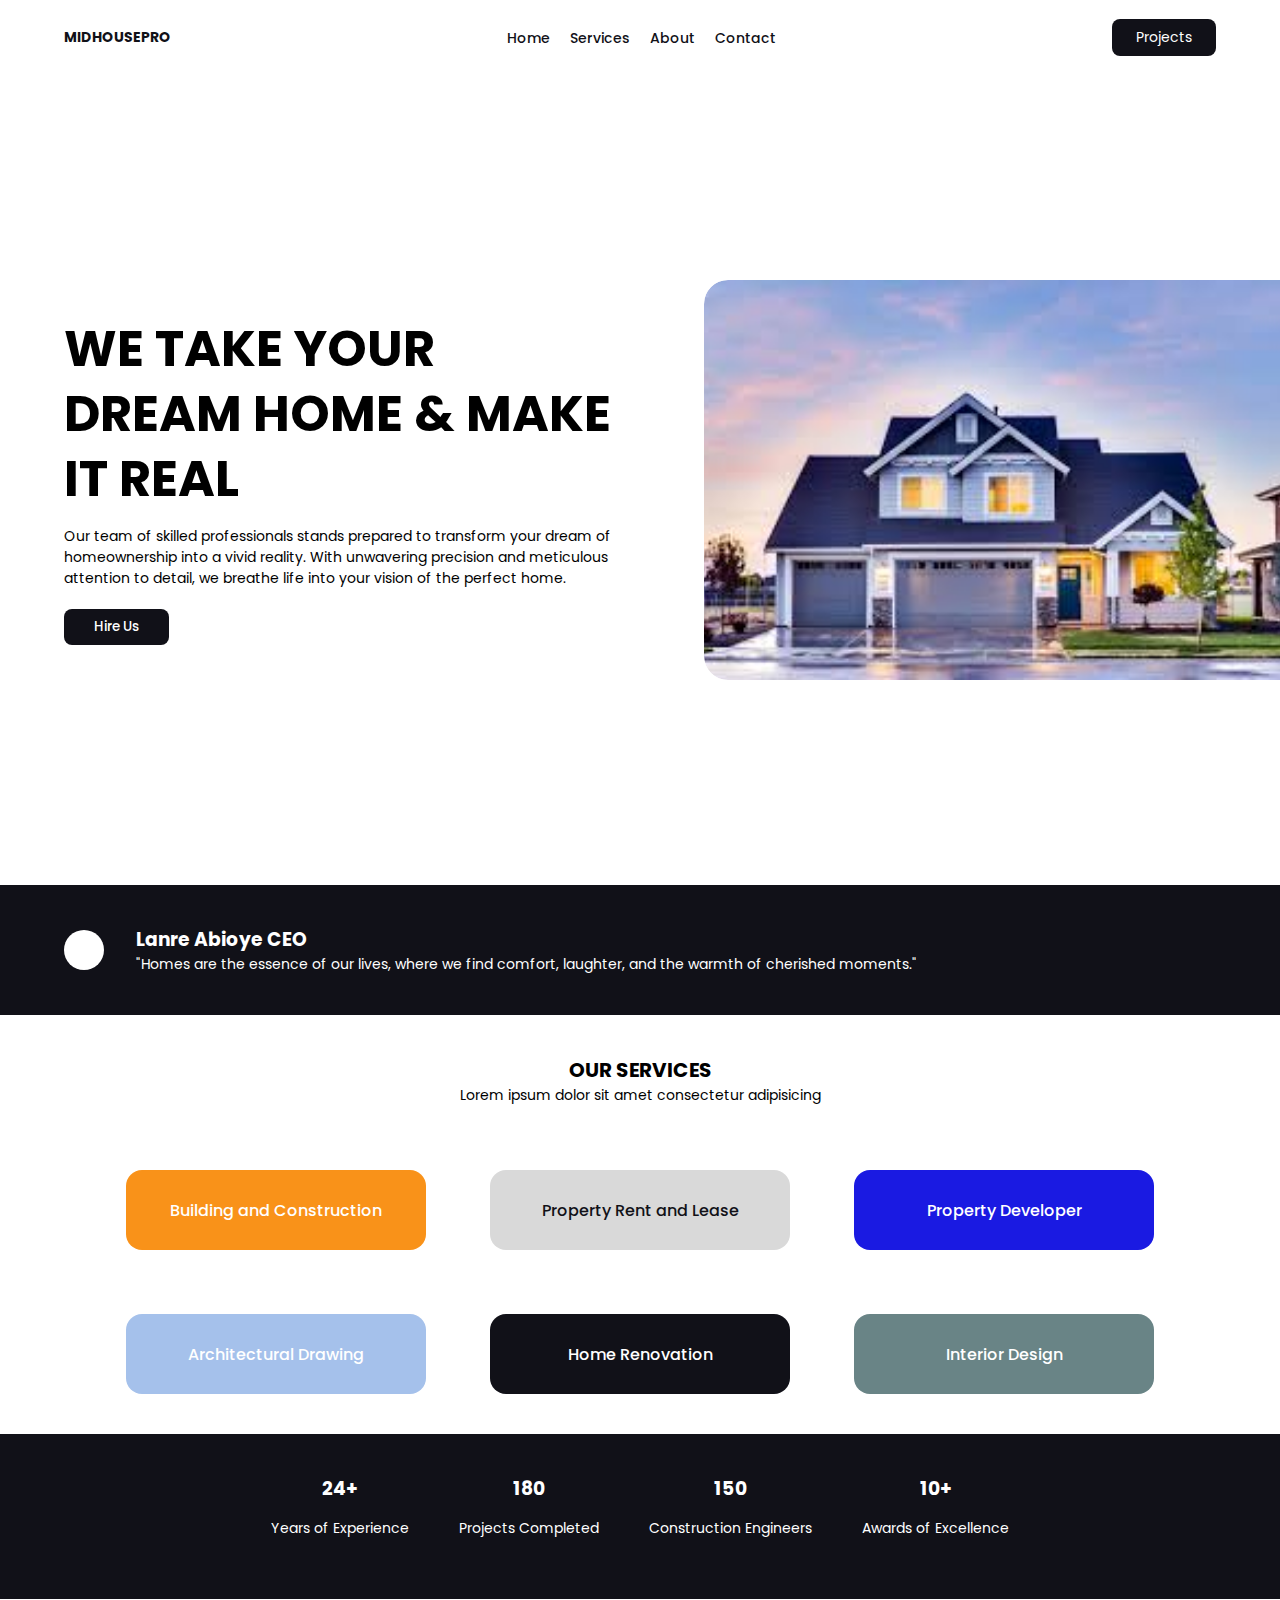
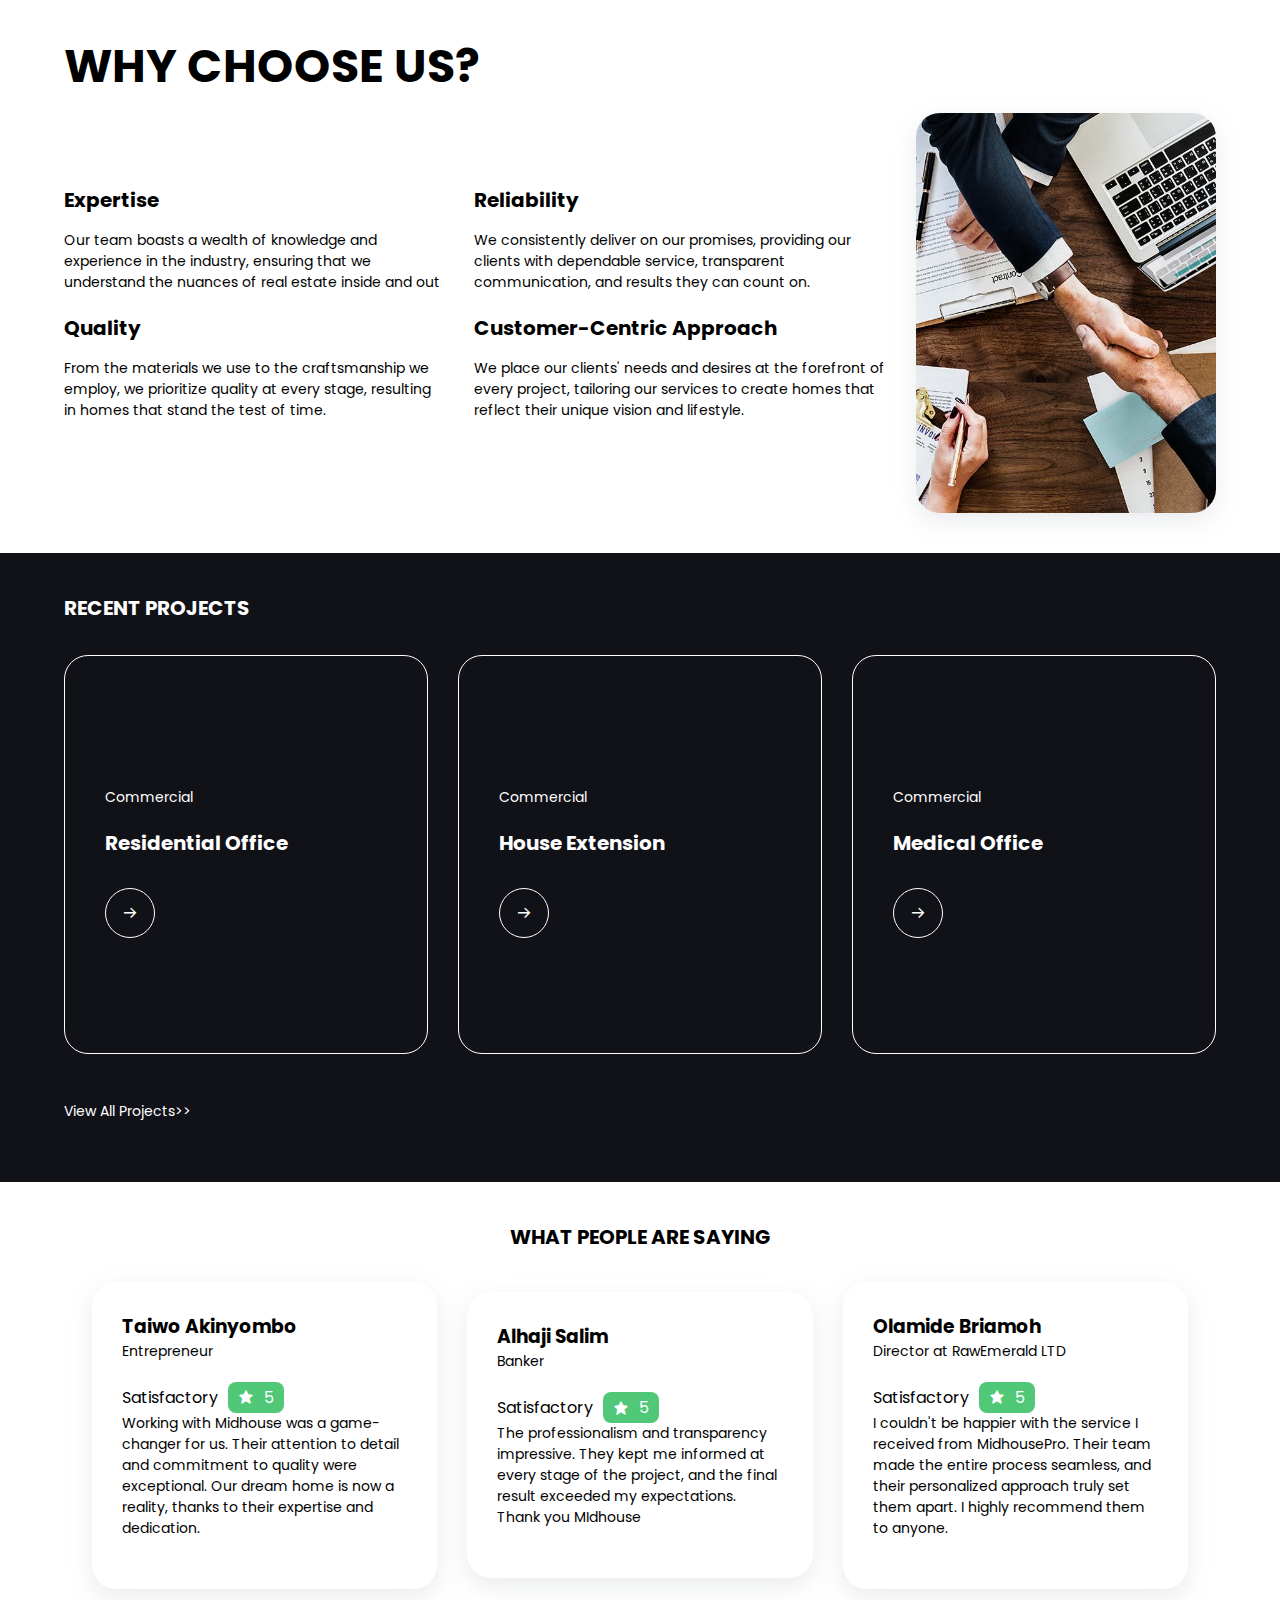
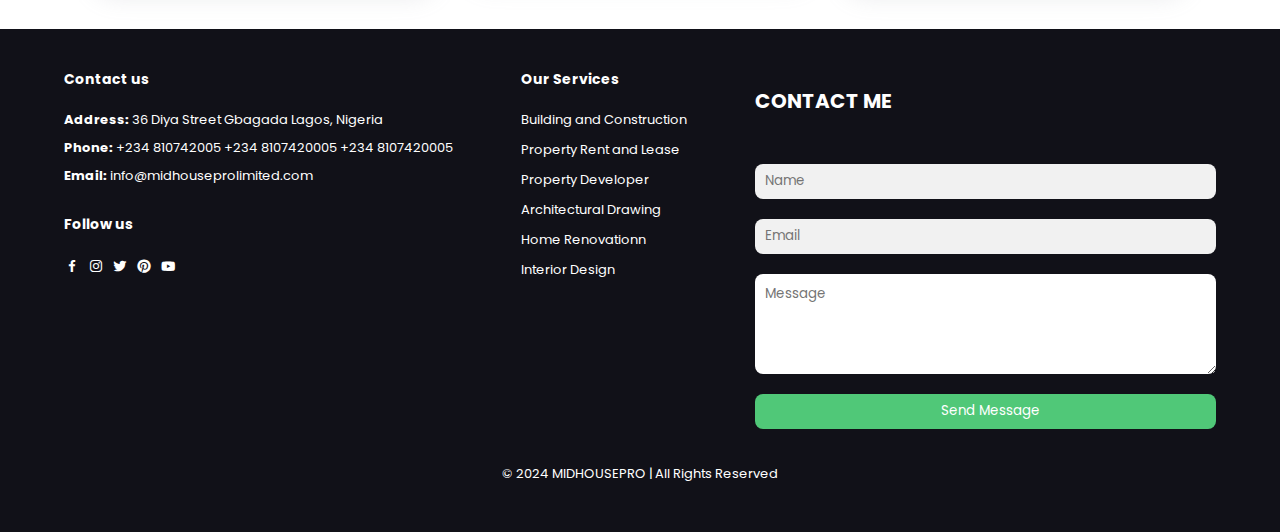
==== index.html @ 89a63130 "first commit" ====
<!DOCTYPE html>
<html lang="en">
<head>
    <meta charset="UTF-8">
    <meta name="viewport" content="width=device-width, initial-scale=1.0">
    <title>Document</title>
    <link rel="stylesheet" href="style.css">
    <link href="https://unpkg.com/boxicons@2.1.4/css/boxicons.min.css" rel="stylesheet" />
</head>
<body>

    <!-- Navigation Bar -->
    <div class="navbar">
        <a href="#"><div class="logo">MIDHOUSEPRO</div></a>
            <ul id="menu">
                <li><a class="active" href="#">Home</a></li>
                <li><a href="#our-services">Services</a></li>
                <li><a href="#about">About</a></li>
                <li><a href="#contact">Contact</a></li>
                <i id="close" class='bx bx-x'></i>
            </ul>
        <a href="#" class="projects">Projects</a>
        <i id="bar" class='bx bx-menu'></i>
    </div>

    <!-- Hero Section -->
    <section class="hero">
        <div class="text-content">
            <h1>
                WE TAKE YOUR <br />
                DREAM HOME & MAKE IT REAL
            </h1>
            <p>
                Our team of skilled professionals stands prepared to transform your
                dream of homeownership into a vivid reality. With unwavering precision
                and meticulous attention to detail, we breathe life into your vision
                of the perfect home.
            </p>
            <button>Hire Us</button>
        </div>
        <div class="container">
            <div class="wrapper">
                <img src="images/images.jpeg" alt="">
                <img src="images/img1.jpg" alt="">
                <img src="images/images.jpeg" alt="">
                <img src="images/img1.jpg" alt="">
            </div>
        </div>
    </section>

    <!-- Quote Section -->
    <section class="quote section-p1">
        <div class="img"></div>

        <div class="text-content">
            <h3>Lanre Abioye CEO</h3>
            <p>
                "Homes are the essence of our lives, where we find comfort, laughter, and the warmth of cherished moments."
            </p>
        </div>
    </section>

    <!-- Our-services Section -->
    <section id="our-services" class="section-p1">
        <div class="content">
            <h4>OUR SERVICES</h4>
            <p>Lorem ipsum dolor sit amet consectetur adipisicing </p>
        </div>
        <div class="cont">
            <div style="background-color: #F99219;" class="serv1 box">Building and Construction</div>
            <div style="background-color: #D9D9D9; color: #111118;" class="serv2 box">Property Rent and Lease</div>
            <div style="background-color: #1A1AE2;" class="serv3 box">Property Developer</div>
            <div style="background-color: #A5C1EB;" class="serv4 box">Architectural Drawing</div>
            <div style="background-color: #111118;" class="serv5 box">Home Renovation</div>
            <div style="background-color: #698486;" class="serv6 box">Interior Design</div>
        </div>
    </section>

    <!-- Achievements Section -->
    <section class="achievements section-p1">
        <div class="cont">
            <h3>24+</h3>
            <p>Years of Experience</p>
        </div>
        <div class="cont">
            <h3>180</h3>
            <p>Projects Completed</p>
        </div>
        <div class="cont">
            <h3>150</h3>
            <p>Construction Engineers</p>
        </div>
        <div class="cont">
            <h3>10+</h3>
            <p>Awards of Excellence</p>
        </div>
    </section>

    <!-- Why Choose Us -->
    <section class="why-choose-us section-p1">
        <h2>WHY CHOOSE US?</h2>
        <div class="cont">
            <div class="container">
                <div class="content">
                    <h4>Expertise</h4>
                    <p>Our team boasts a wealth of knowledge and experience in the industry, ensuring that we understand the nuances of real estate inside and out</p>
                </div>
                <div class="content">
                    <h4>Quality</h4>
                    <p>From the materials we use to the craftsmanship we employ, we prioritize quality at every stage, resulting in homes that stand the test of time.</p>
                </div>
            </div>
            <div class="container">
                <div class="content">
                    <h4>Reliability</h4>
                    <p>We consistently deliver on our promises, providing our clients with dependable service, transparent communication, and results they can count on.</p>
                </div>
                <div class="content">
                    <h4>Customer-Centric Approach</h4>
                    <p>We place our clients' needs and desires at the forefront of every project, tailoring our services to create homes that reflect their unique vision and lifestyle.</p>
                </div>
            </div>
            <img src="images/img1.jpg" alt="">
        </div>
    </section>

    <!-- Recent Projects -->
    <section class="recent-projects section-p1">
        <h4>RECENT PROJECTS</h4>
        <div class="cont">
            <div class="project">
                <p>Commercial</p>
                <h4>Residential Office</h4>
                <div class="direct">
                    <i class="bx bx-arrow-back"></i>
                </div>
            </div>
            <div class="project">
                <p>Commercial</p>
                <h4>House Extension</h4>
                <div class="direct">
                    <i class="bx bx-arrow-back"></i>
                </div>
            </div>
            <div class="project">
                <p>Commercial</p>
                <h4>Medical Office</h4>
                <div class="direct">
                    <i class="bx bx-arrow-back"></i>
                </div>
            </div>
        </div>
        <p>View All Projects>></p>
    </section>

    <!-- Reviews -->
    <section class="reviews section-p1">
        <h4>WHAT PEOPLE ARE SAYING</h4>
        <div class="cont">
            <div class="profile-details">
                <div class="image"></div>
                <div class="name">
                    <h3>Taiwo Akinyombo</h3>
                    <p>Entrepreneur</p>
                </div>
                <div class="ratings">
                    Satisfactory 
                    <div class="rate"><i class='bx bxs-star' ></i>5</div>
                </div>
            <div class="comments">
                <p>
                    Working with Midhouse was a game-changer for us. Their attention to
                    detail and commitment to quality were exceptional. Our dream home is
                    now a reality, thanks to their expertise and dedication.
                </p>
            </div>
        </div>
            <div class="profile-details">
                <div class="image"></div>
                <div class="name">
                    <h3>Alhaji Salim</h3>
                    <p>Banker</p>
                </div>
                <div class="ratings">
                    Satisfactory 
                    <div class="rate"><i class='bx bxs-star' ></i>5</div>
                </div>

            <div class="comments">
                <p>
                    The professionalism and transparency impressive. They kept me informed at every stage of the project, and the final result exceeded my expectations.
                    Thank you MIdhouse
                </p>
            </div>
        </div>
            <div class="profile-details">
                <div class="image"></div>
                <div class="name">
                    <h3>Olamide Briamoh</h3>
                    <p>Director at RawEmerald LTD</p>
                </div>
                <div class="ratings">
                    Satisfactory 
                    <div class="rate"><i class='bx bxs-star' ></i>5</div>
                </div>

            <div class="comments">
                <p>
                    I couldn't be happier with the service I received from MidhousePro. Their team made the entire process seamless, and their personalized approach truly set them apart. I highly recommend them to anyone.
                </p>
            </div>
        </div>
        </div>
    </section>

    <!-- Footer -->
    <footer class="section-p1">
        <div class="col">
            <!-- <img src="logo.png" class="f-logo" style="height: 100px;" alt=""> -->
            <h4>Contact us</h4>
            <p><strong>Address: </strong>36 Diya Street Gbagada
                Lagos, Nigeria</p>
            <p><strong>Phone: </strong>+234 810742005 +234 8107420005 +234 8107420005</p>
            <p><strong>Email: </strong>info@midhouseprolimited.com</p>
            <div class="follow">
                <h4>Follow us</h4>
                <div class="icon">
                    <i class='bx bxl-facebook'></i>
                    <i class='bx bxl-instagram'></i>
                    <i class='bx bxl-twitter'></i>
                    <i class='bx bxl-pinterest'></i>
                    <i class='bx bxl-youtube'></i>
                </div>
            </div>
        </div>

        <div class="col">
            <h4>Our Services</h4>
            <a href="#">Building and Construction</a>
            <a href="#">Property Rent and Lease</a>
            <a href="#">Property Developer</a>
            <a href="#">Architectural Drawing</a>
            <a href="#">Home Renovationn</a>
            <a href="#">Interior Design</a>
        </div>

        <div id="contact">
            <form action="">
                <h1>CONTACT ME</h1>
                <input type="text" name="" id="name" placeholder="Name">
                <input type="email" name="" id="email" placeholder="Email">
                <textarea placeholder="Message" class="message"></textarea>
                <input type="submit" value="Send Message" class="send">
            </form>
        </div>

        <div class="copyright">
            <p>&copy; 2024 MIDHOUSEPRO | All Rights Reserved</p>
        </div>
    </footer>






    <script src="index.js"></script>
</body>
</html>
---- style.css ----
@import url('https://fonts.googleapis.com/css2?family=Poppins:ital,wght@0,100;0,200;0,300;0,400;0,500;0,600;0,700;0,800;0,900;1,100;1,200;1,300;1,400;1,500;1,600;1,700;1,800;1,900&display=swap');

* {
    padding: 0;
    margin: 0;
    box-sizing: border-box;
    font-family: "Poppins", sans-serif;
    scroll-behavior: smooth;
}

h1 {
    font-size: 50px;
    line-height: 65px;
}

h2 {
    font-size: 46px;
    line-height: 54px;
}

h4 {
    font-size: 20px;
}

h6 {
    font-weight: 700;
    font-size: 12px;
}

p {
    margin: 15px 0 20px 0;
    font-size: 14px;
}

a {
    text-decoration: none;
}

.section-p1 {
    padding: 40px 5%;
}

.section-m1 {
    margin: 40px 0;
}

body {
    width: 100%;
}

/* Navigation Bar */
.navbar {
    position: sticky;
    top: 0;
    left: 0;
    width: 100%;
    display: flex;
    align-items: center;
    justify-content: space-between;
    background-color: #fff;
    z-index: 1000;
    padding: 1.5% 5%;
}

.navbar .logo {
    color: #111118;
    font-weight: 700;
    cursor: pointer;
}

.navbar #menu {
    display: flex;
    gap: 20px;
    list-style-type: none;
}

.navbar a {
    font-size: 14px;
} 

.navbar #menu a {
    color: #111118;
    font-weight: 500;
}

.navbar .projects {
    padding: 8px 24px;
    border-radius: 8px;
    border: none;
    background: #111118;
    cursor: pointer;
    color: #fff;
}

.navbar #bar {
    display: none;
    color: #111118;
    font-size: 30px;
}

.navbar #close {
    display: none;
    color: white;
    font-size: 30px;
}

/* Hero Section */

.hero {
    height: 90vh;
    display: flex;
    align-items: center;
    justify-content: space-between;
}

.hero .text-content {
    margin-left: 5%;
    width: 45%;
}

.hero .text-content button {
    padding: 8px 30px;
    border-radius: 8px;
    border: none;
    background: #111118;
    font-weight: 500;
    cursor: pointer;
    color: #fff;
}

.hero .container {
    width: 45%;
    height: 400px;
    overflow: hidden;
    border-radius: 24px 0 0 24px;
}

.hero .container .wrapper {
    width: 100%;
    height: 100%;
    display: flex;
    animation: slide 16s infinite;
}

@keyframes slide {
    0% {
        transform: translateX(0);
    }
    25% {
        transform: translateX(0);
    }
    30% {
        transform: translateX(-100%);
    }
    50% {
        transform: translateX(-100%);
    }
    55% {
        transform: translateX(-200%);
    }
    75% {
        transform: translateX(-200%);
    }
    80% {
        transform: translateX(-300%);
    }
    100% {
        transform: translateX(-300%);
    }
}

.hero .container img {
    border-radius: 24px 0 0 24px;
    width: 100%;
    height: 100%;
    object-fit: cover;
}

/* Quotes */
.quote {
    background-color: #111118;
    color: #fff;
    display: flex;
    align-items: center;
    gap: 2rem;
}

.quote .img {
    height: 40px;
    width: 40px;
    border-radius: 50%;
    background-color: white;
}

.quote .text-content p{
    margin: 0;
}

/* Our Services*/

#our-services {
    display: flex;
    flex-direction: column;
    align-items: center;
    gap: 4rem;
}

#our-services .content{
    text-align: center;
}

#our-services .content p {
    margin: 0;
}

#our-services .cont {
    align-items: center;
    justify-content: center;
    display: flex;
    flex-wrap: wrap;
    gap: 4rem;
}

.cont .box {
    display: flex;
    align-items: center;
    justify-content: center;
    height: 80px;
    width: 300px;
    background-color: #111118;
    color: white;
    border-radius: 16px;
    font-weight: 500;
}

/* Achievements */


.achievements {
    display: flex;
    flex-wrap: wrap;
    align-items: center;
    justify-content: center;
    gap: 50px;
    background-color: #111118;
    color: #fff;
}

.achievements .cont {
    display: flex;
    flex-direction: column;
    align-items: center;
}

/* Why Choose Us */
.why-choose-us {
    display: flex;
    align-items: start;
    flex-direction: column;
    gap: 20px;
}

.why-choose-us .cont {
    align-items: center;
    display: flex;
    gap: 30px;
}

.why-choose-us img {
    height: 400px;
    width: 300px;
    object-fit: cover;
    border-radius: 24px;
    box-shadow: rgba(149, 157, 165, 0.2) 0px 8px 24px;
}

/* Recent Projects */

.recent-projects {
    background-color: #111118;
    color: #fff;
    display: flex;
    gap: 2rem;
    flex-direction: column;
}

.recent-projects .cont {
    display: flex;
    align-items: center;
    overflow-x: scroll;
    gap: 30px;
    justify-content: space-between;
}

.recent-projects .cont::-webkit-scrollbar {
    display: none;
}

.recent-projects .project {
    width: 33.3%;
    min-width: 250px;
    border: 1px solid #fff;
    border-radius: 24px;
    padding: 10% 40px;
}

.recent-projects .direct {
    border: 1px solid #fff;
    height: 50px;
    width: 50px;
    border-radius: 50%;
    margin-top: 30px;
    display: flex;
    align-items: center;
    justify-content: center;
    rotate: 180deg;
}

/* Reviews */

.reviews {
    display: flex;
    align-items: center;
    flex-direction: column;
    gap: 30px;
}

.reviews .cont {
    display: flex;
    align-items: center;
    justify-content: center;
    flex-wrap: wrap;
    gap: 30px;
}

.reviews .profile-details {
    width: 30%;
    min-width: 300px;
    border-radius: 24px;
    padding: 30px;
    box-shadow: rgba(149, 157, 165, 0.2) 0px 8px 24px;
}

.reviews .profile-details p {
    margin: 0 0 20px 0;
}

.ratings {
    display: flex;
    gap: 10px;
    align-items: center;
}

.rate {
    display: flex;
    align-items: center;
    gap: 10px;
    background-color: #50C878;
    padding: 3px 10px;
    border-radius: 8px;
    color: #fff;
}


/* Footer */

footer {
    background-color: #111118;
    color: #fff;
    flex-wrap: wrap;
    display: flex;
    justify-content: space-between;
    gap: 5px;
}

footer .col {
    display: flex;
    align-items: flex-start;
    flex-direction: column;
    margin-bottom: 20px;
}

footer h4 {
    font-size: 14px;
    padding-bottom: 20px;
}

footer p {
    font-size: 13px;
    margin: 0 0 8px 0;
}

footer a {
    font-size: 13px;
    text-decoration: none;
    color: #fff;
    margin-bottom: 10px;
}

footer .follow {
    margin-top: 20px;
}

footer .follow i{
    color: #fff;
    padding-right: 4px;
    cursor: pointer;
}

footer .follow i:hover,
footer a:hover{
    color: #50C878;
}

#contact {
    width: 40%;
    display: flex;
    align-items: center;
    justify-content: space-between;
    margin-bottom: 20px;
}


#contact h1{
    font-size: 20px;
    margin-bottom: 20px;
}

#contact form {
    width: 100%;
    display: flex;
    flex-direction: column;
}

#contact form input {
    background-color: #f1f1f1;
    border: none;
    padding: 0 0 0 10px;
    width: 100%;
    height: 35px;
    margin: 10px 0;
    border-radius: 8px;
    outline: none;
}

#contact form .message {
    border: none;
    padding: 10px 0 0 10px;
    height: 100px;
    margin: 10px 0;
    border-radius: 8px;
    outline: none;
}

#contact form .send {
    color: #fff;
    background-color: #50C878;
}

footer .copyright {
    width: 100%;
    text-align: center;
}


@media (max-width: 1020px) {
    .navbar #menu {
        position: fixed;
        top: 0;
        right: -100%;
        width: 100%;
        height: 100vh;
        display: flex;
        flex-direction: column;
        align-items: start;
        justify-content: start;
        padding: 80px 30px;
        background: #111118;
        box-shadow: 0 40px 60px rgba(0, 0, 0, 0,15);
        transition: all 0.3s ease;
    }
}
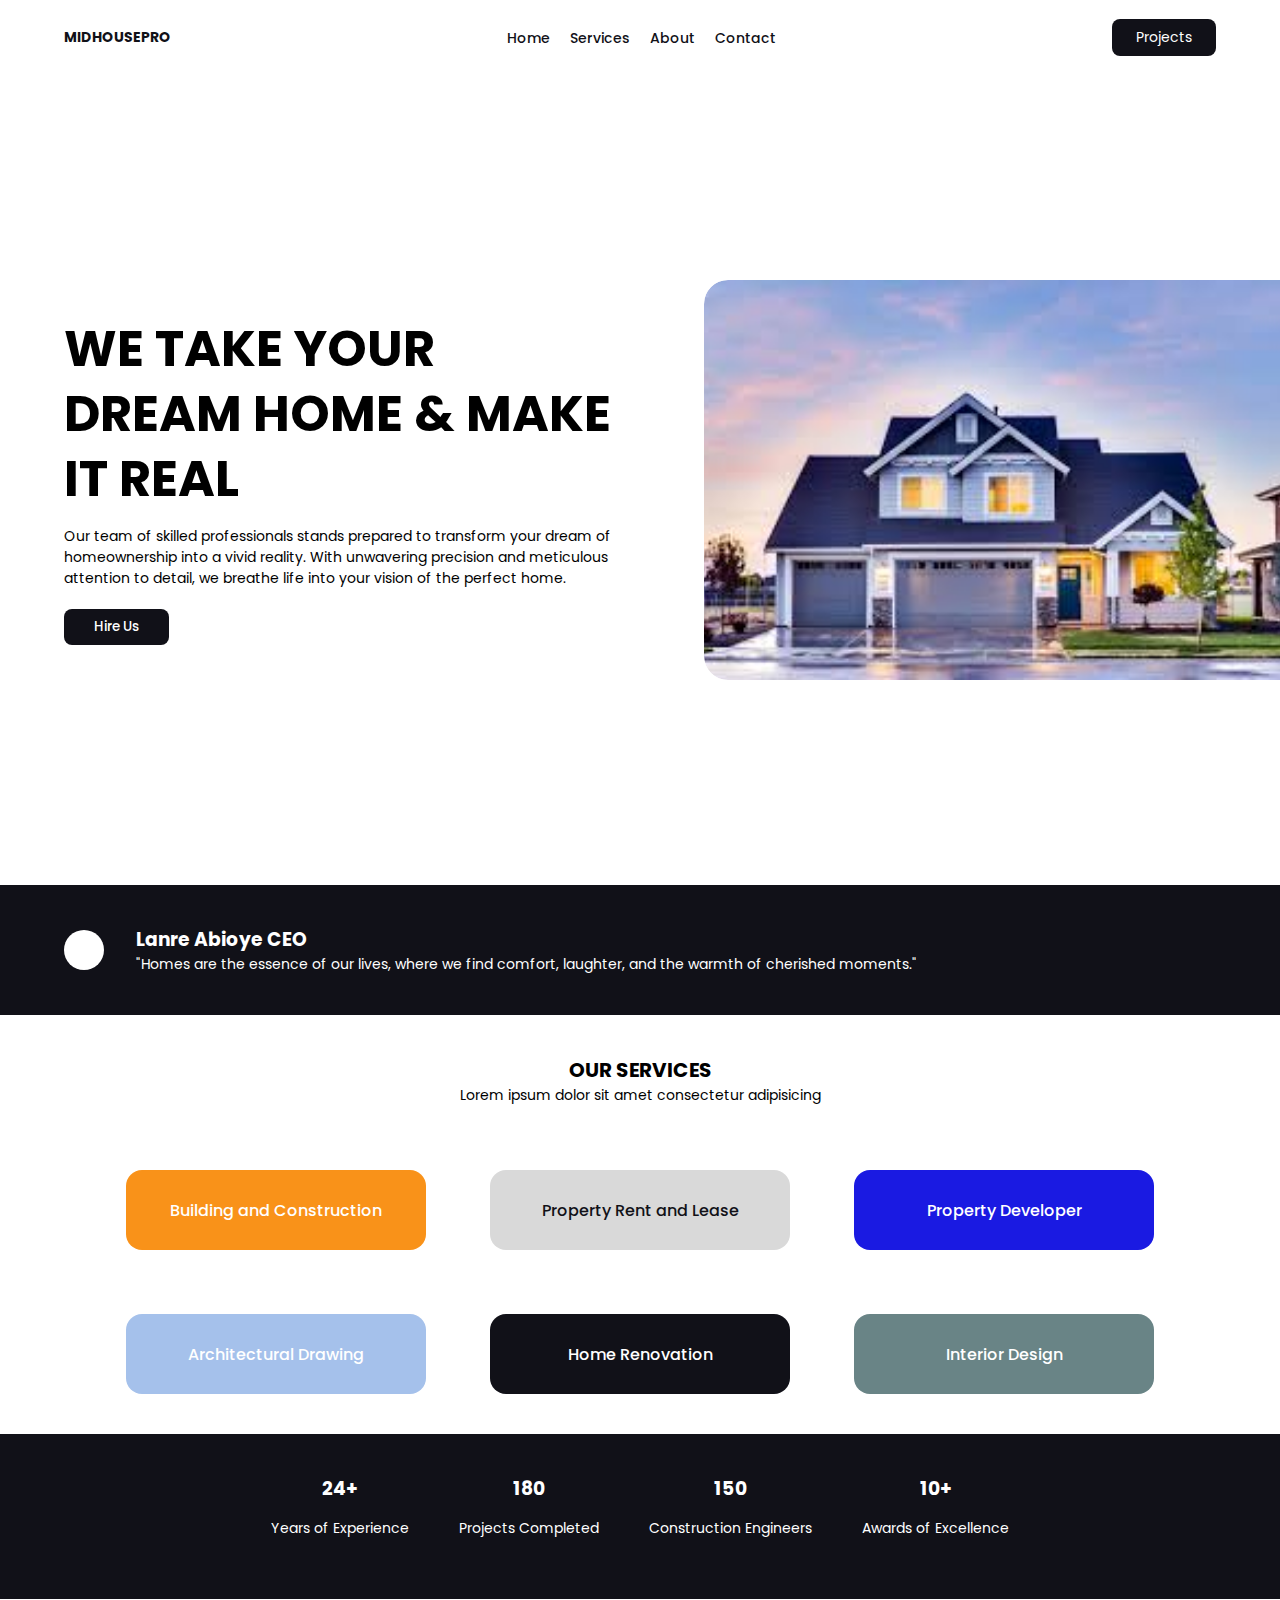
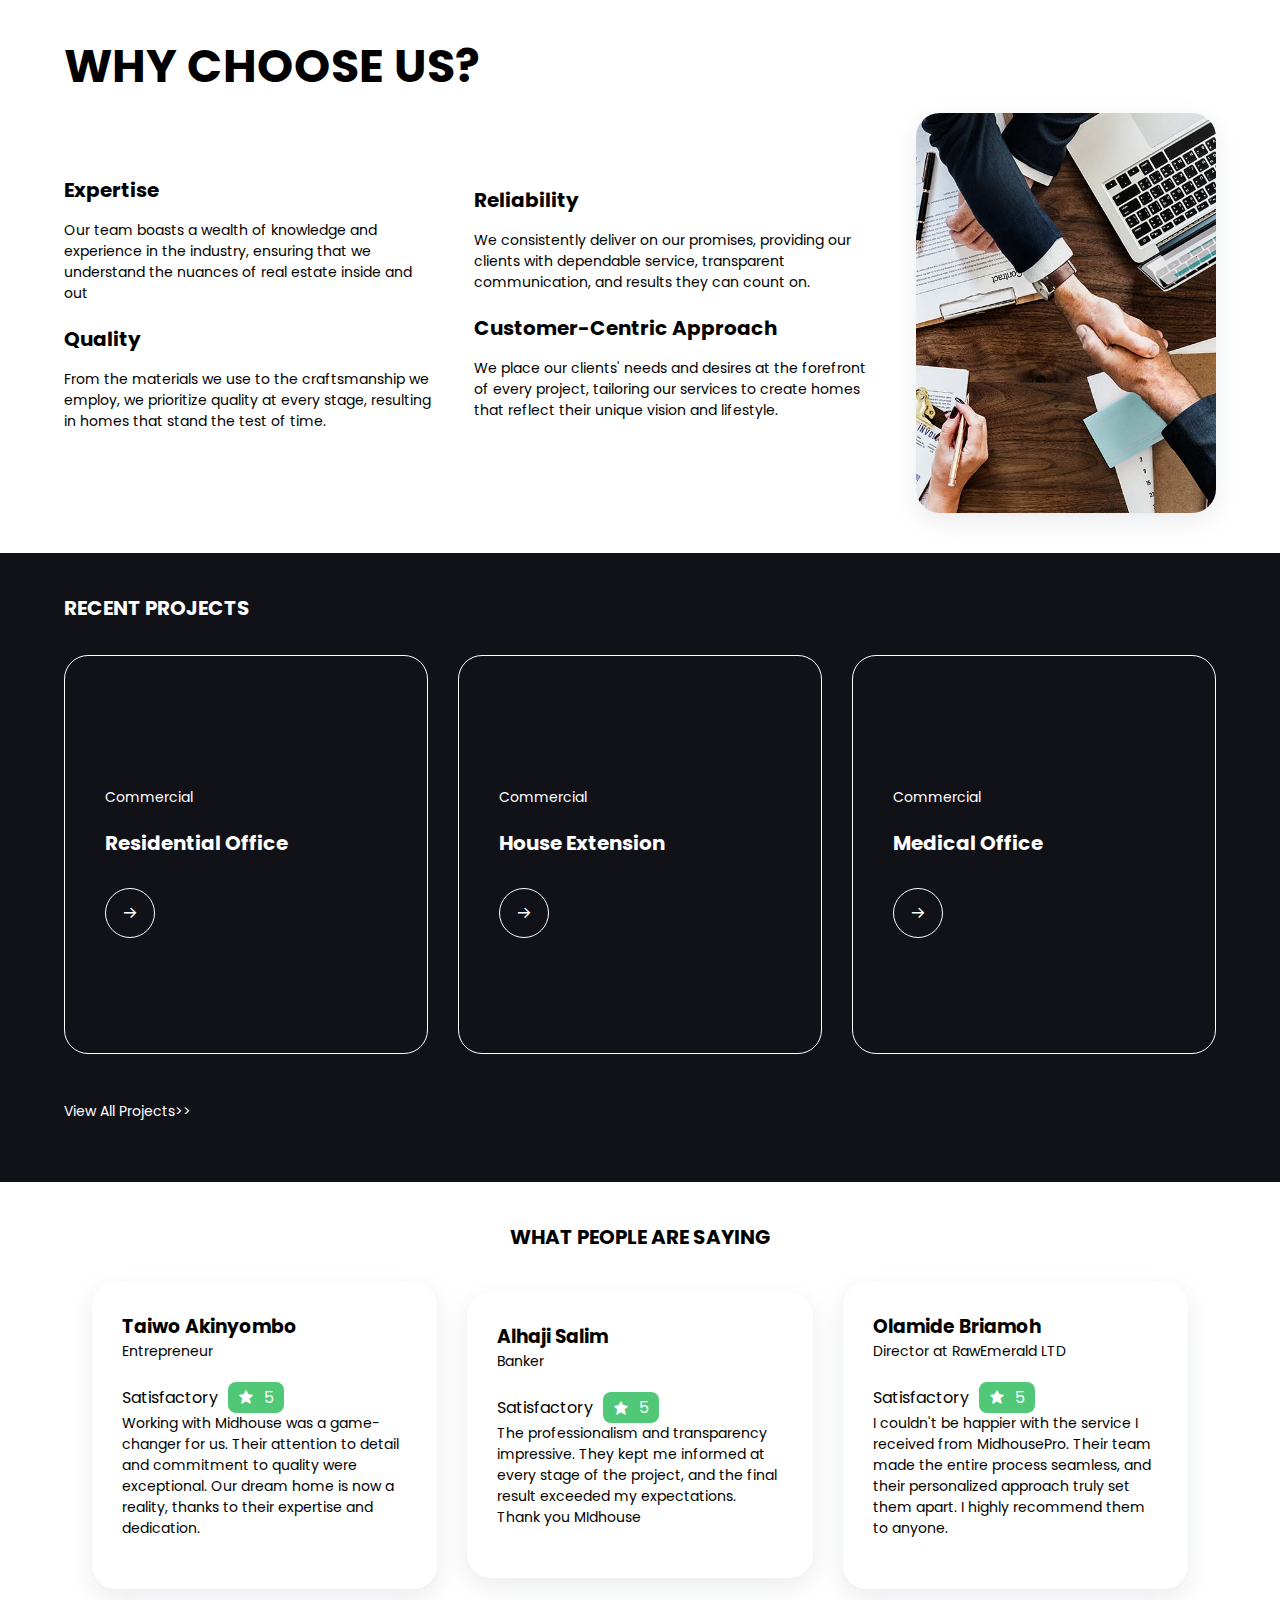
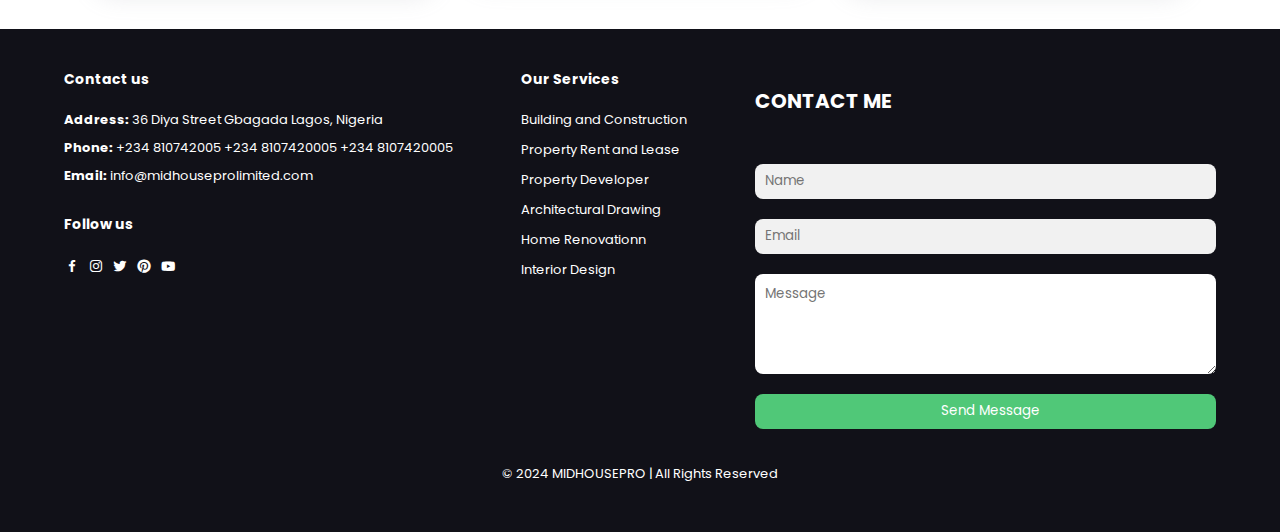
==== commit a1380f22: "first commit" ====
--- a/index.html
+++ b/index.html
@@ -18,6 +18,7 @@
                 <li><a href="#about">About</a></li>
                 <li><a href="#contact">Contact</a></li>
                 <i id="close" class='bx bx-x'></i>
+                <a href="#" class="medium">Projects</a>
             </ul>
         <a href="#" class="projects">Projects</a>
         <i id="bar" class='bx bx-menu'></i>
--- a/style.css
+++ b/style.css
@@ -76,11 +76,15 @@
 
 .navbar a {
     font-size: 14px;
-} 
+}
 
 .navbar #menu a {
     color: #111118;
     font-weight: 500;
+}
+
+.medium {
+    display: none;
 }
 
 .navbar .projects {
@@ -263,7 +267,7 @@
 .why-choose-us .cont {
     align-items: center;
     display: flex;
-    gap: 30px;
+    gap: 40px;
 }
 
 .why-choose-us img {
@@ -335,7 +339,7 @@
 
 .reviews .profile-details {
     width: 30%;
-    min-width: 300px;
+    min-width: 260px;
     border-radius: 24px;
     padding: 30px;
     box-shadow: rgba(149, 157, 165, 0.2) 0px 8px 24px;
@@ -462,8 +466,20 @@
     text-align: center;
 }
 
-
-@media (max-width: 1020px) {
+/* Mobile Devices */
+@media (max-width: 1024px) {
+    .why-choose-us img {
+        display: none;
+    }
+}
+
+@media (max-width: 768px) {
+    h1 {
+        font-size: 45px;
+        line-height: 55px;
+    }
+
+    /* Navigation Bar */
     .navbar #menu {
         position: fixed;
         top: 0;
@@ -479,6 +495,133 @@
         box-shadow: 0 40px 60px rgba(0, 0, 0, 0,15);
         transition: all 0.3s ease;
     }
-}
-
-
+
+    .navbar #menu.active {
+        right: 0;
+    }
+
+    .navbar #bar {
+        display: flex;
+    }
+    .navbar #close {
+        position: absolute;
+        top: 30px;
+        display: flex;
+    }
+
+    .navbar #menu a {
+        color: #fff;
+    }
+
+    .navbar .projects {
+        display: none;
+    }
+
+    .medium {
+        display: block;
+    }
+
+
+
+    /* Quote */
+
+    .quote .img {
+        display: none;
+    }
+
+    /* Our Services */
+
+    #our-services .cont {
+        gap: 2rem;
+    }
+
+    #our-services {
+        gap: 3rem;
+    }
+
+    /* Why choose Us */
+    .why-choose-us {
+        gap: 3rem;
+    }
+    
+    .why-choose-us img {
+        display: none;
+    }
+
+    /* Footer */
+    #contact {
+        width: 100%;
+    }
+
+    .reviews .profile-details {
+        width: 100%;
+    }
+    
+}
+
+
+@media (max-width: 640px) {
+    h1 {
+        font-size: 30px;
+        line-height: 35px;
+    }
+
+    .hero {
+        height: auto;
+        margin: 10% 5%;
+    }
+
+    .hero .container {
+        display: none;
+    }
+
+    .hero .text-content {
+        text-align: center;
+        display: flex;
+        align-items: center;
+        flex-direction: column;
+        width: 100%;
+        margin: 0;
+    }
+
+
+    /* Quote */
+
+    .quote .img {
+        display: none;
+    }
+
+    /* Our Services */
+
+    #our-services .cont {
+        gap: 2rem;
+    }
+
+    #our-services {
+        gap: 3rem;
+    }
+
+    /* Why choose Us */
+    .why-choose-us {
+        gap: 3rem;
+    }
+    
+    .why-choose-us img {
+        display: none;
+    }
+
+    .why-choose-us .cont {
+        flex-direction: column;
+        gap: 10px;
+    }
+
+    /* Footer */
+    #contact {
+        width: 100%;
+    }
+
+    .reviews .profile-details {
+        width: 100%;
+    }
+    
+}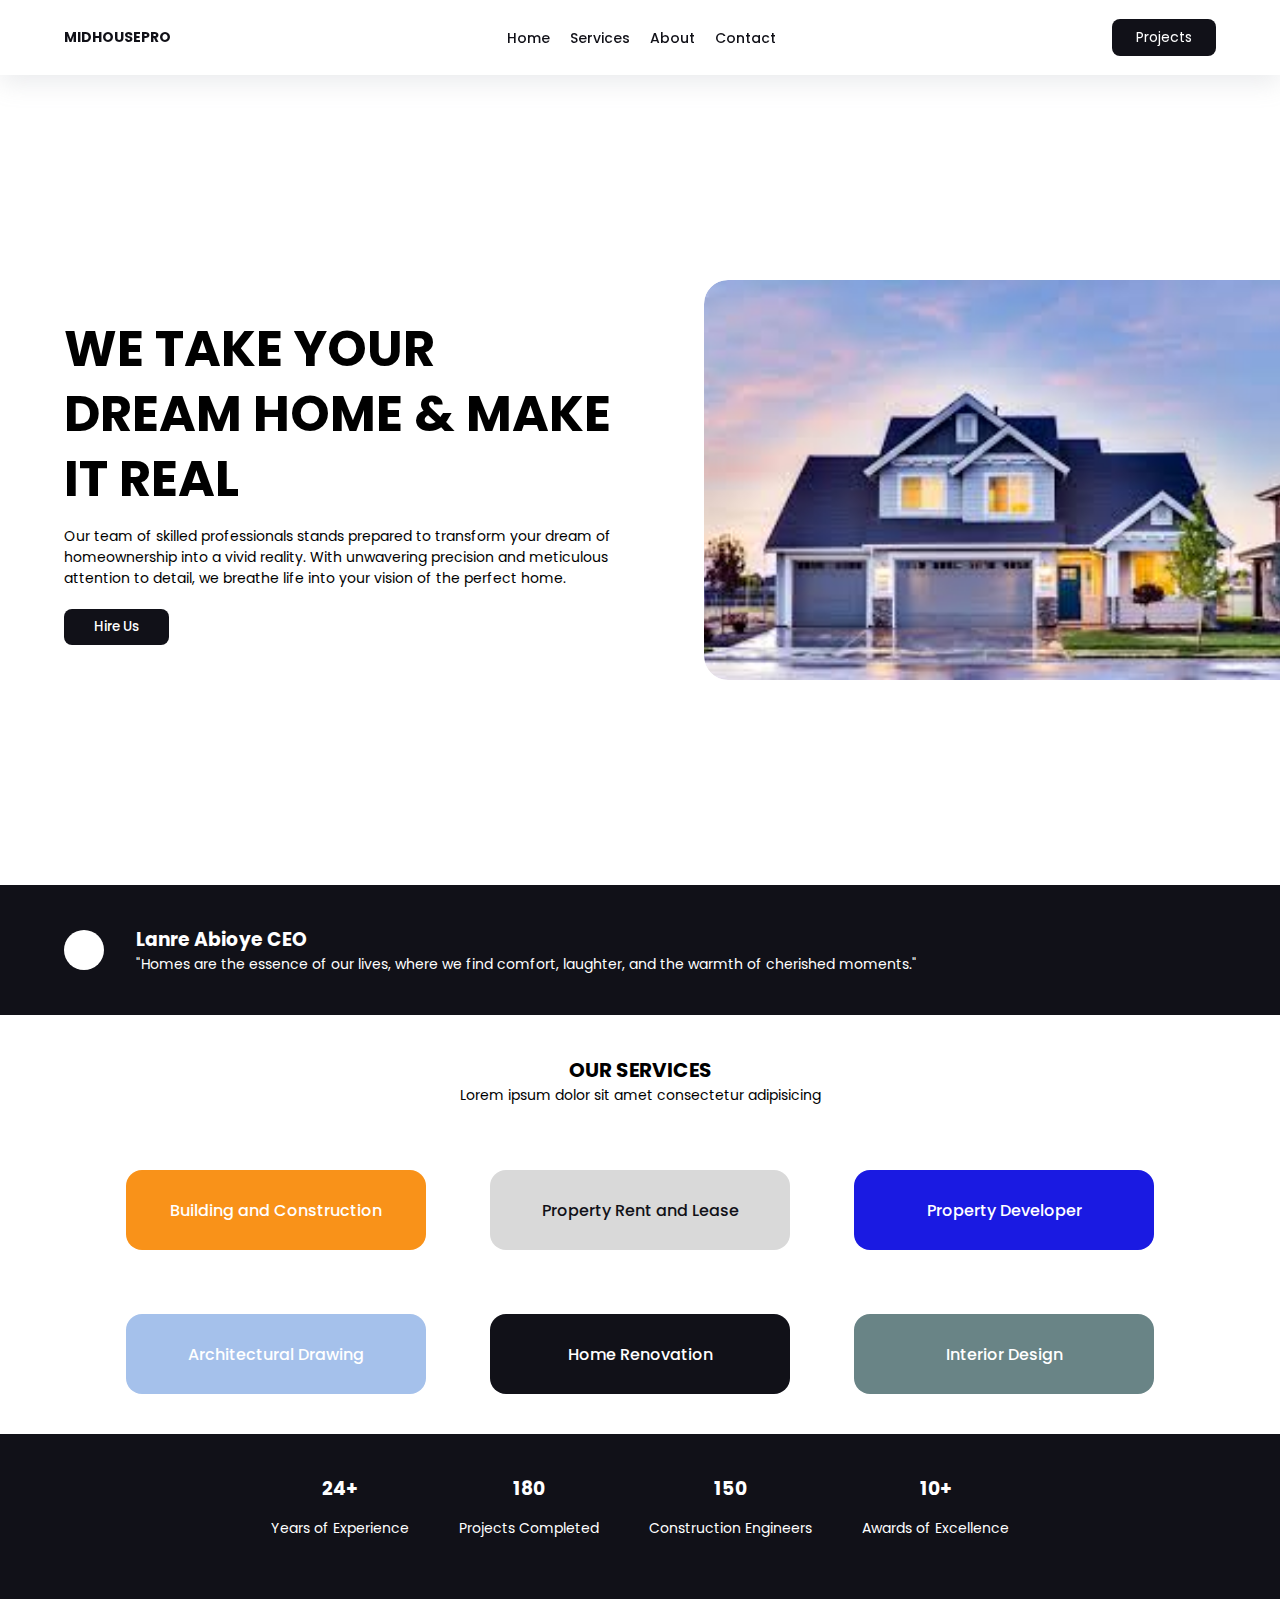
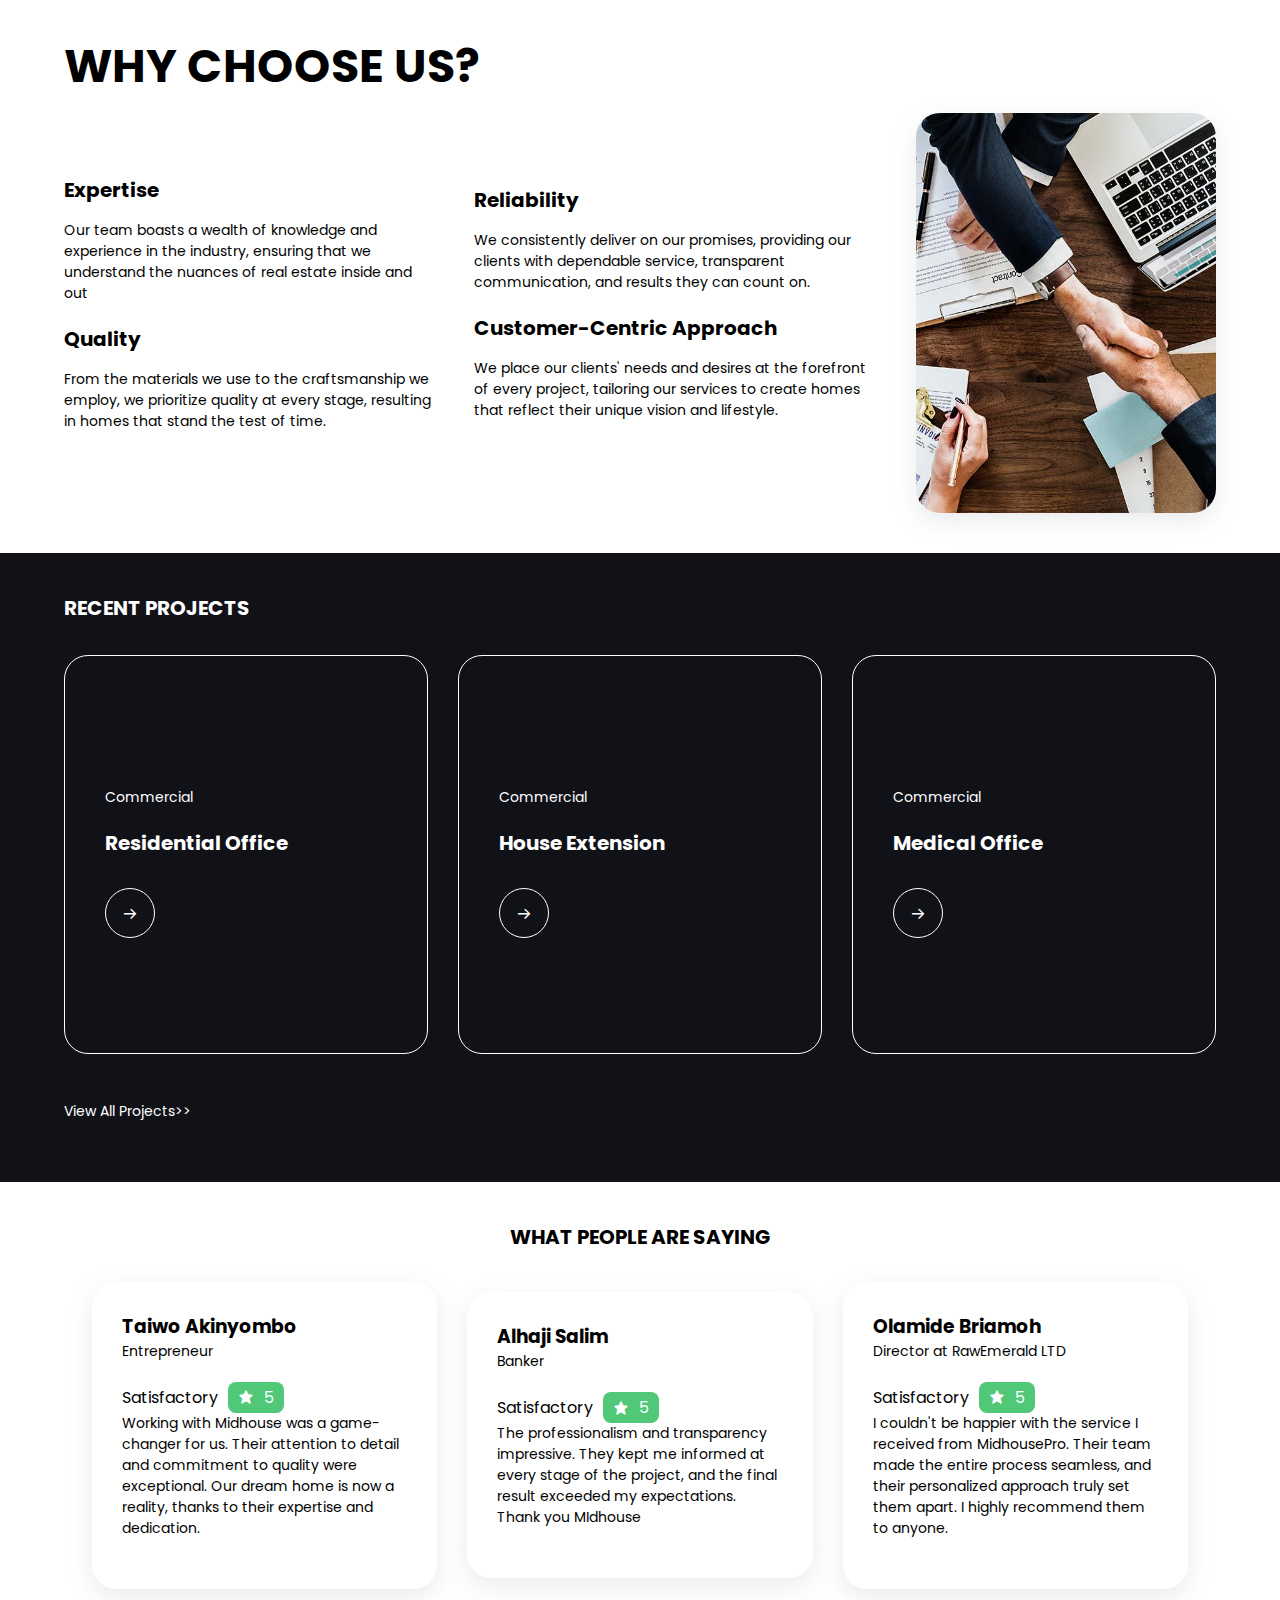
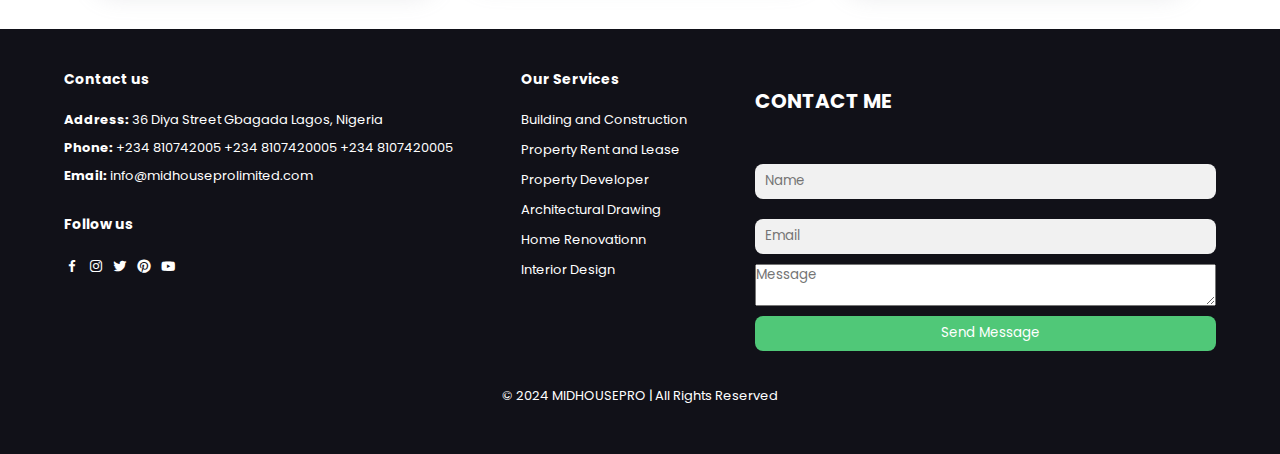
==== commit e1647135: "first commit" ====
--- a/index.html
+++ b/index.html
@@ -18,9 +18,9 @@
                 <li><a href="#about">About</a></li>
                 <li><a href="#contact">Contact</a></li>
                 <i id="close" class='bx bx-x'></i>
-                <a href="#" class="medium">Projects</a>
+                <a href="projects.html" class="medium">Projects</a>
             </ul>
-        <a href="#" class="projects">Projects</a>
+        <a href="projects.html" class="projects">Projects</a>
         <i id="bar" class='bx bx-menu'></i>
     </div>
 
@@ -133,25 +133,25 @@
                 <p>Commercial</p>
                 <h4>Residential Office</h4>
                 <div class="direct">
-                    <i class="bx bx-arrow-back"></i>
+                    <a href="projects.html"><i class="bx bx-arrow-back"></i></a>
                 </div>
             </div>
             <div class="project">
                 <p>Commercial</p>
                 <h4>House Extension</h4>
                 <div class="direct">
-                    <i class="bx bx-arrow-back"></i>
+                    <a href="projects.html"><i class="bx bx-arrow-back"></i></a>
                 </div>
             </div>
             <div class="project">
                 <p>Commercial</p>
                 <h4>Medical Office</h4>
                 <div class="direct">
-                    <i class="bx bx-arrow-back"></i>
-                </div>
-            </div>
-        </div>
-        <p>View All Projects>></p>
+                    <a href="projects.html"><i class="bx bx-arrow-back"></i></a>
+                </div>
+            </div>
+        </div>
+    <a href="projects.html"><p>View All Projects>></p></a>
     </section>
 
     <!-- Reviews -->
@@ -250,7 +250,7 @@
                 <h1>CONTACT ME</h1>
                 <input type="text" name="" id="name" placeholder="Name">
                 <input type="email" name="" id="email" placeholder="Email">
-                <textarea placeholder="Message" class="message"></textarea>
+                <textarea placeholder="Message" class="Message"></textarea>
                 <input type="submit" value="Send Message" class="send">
             </form>
         </div>
--- a/style.css
+++ b/style.css
@@ -60,6 +60,7 @@
     background-color: #fff;
     z-index: 1000;
     padding: 1.5% 5%;
+    box-shadow: rgba(149, 157, 165, 0.2) 0px 8px 24px;
 }
 
 .navbar .logo {
@@ -318,6 +319,10 @@
     align-items: center;
     justify-content: center;
     rotate: 180deg;
+}
+
+.recent-projects a {
+    color: #fff;
 }
 
 /* Reviews */
@@ -465,6 +470,24 @@
     width: 100%;
     text-align: center;
 }
+
+/* Projects Page */
+.project-message {
+    background: #111118;
+    color: #fff;
+}
+
+.showcase {
+    display: flex;
+    justify-content: center;
+    flex-wrap: wrap;
+    gap: 20px;
+}
+
+.showcase img {
+    border: 4px solid #111118;
+}
+
 
 /* Mobile Devices */
 @media (max-width: 1024px) {
@@ -559,8 +582,11 @@
     
 }
 
-
 @media (max-width: 640px) {
+    .navbar {
+        padding: 3% 5%;
+    }
+
     h1 {
         font-size: 30px;
         line-height: 35px;
@@ -623,5 +649,9 @@
     .reviews .profile-details {
         width: 100%;
     }
+
+    .showcase img {
+        width: 100%;
+    }
     
 }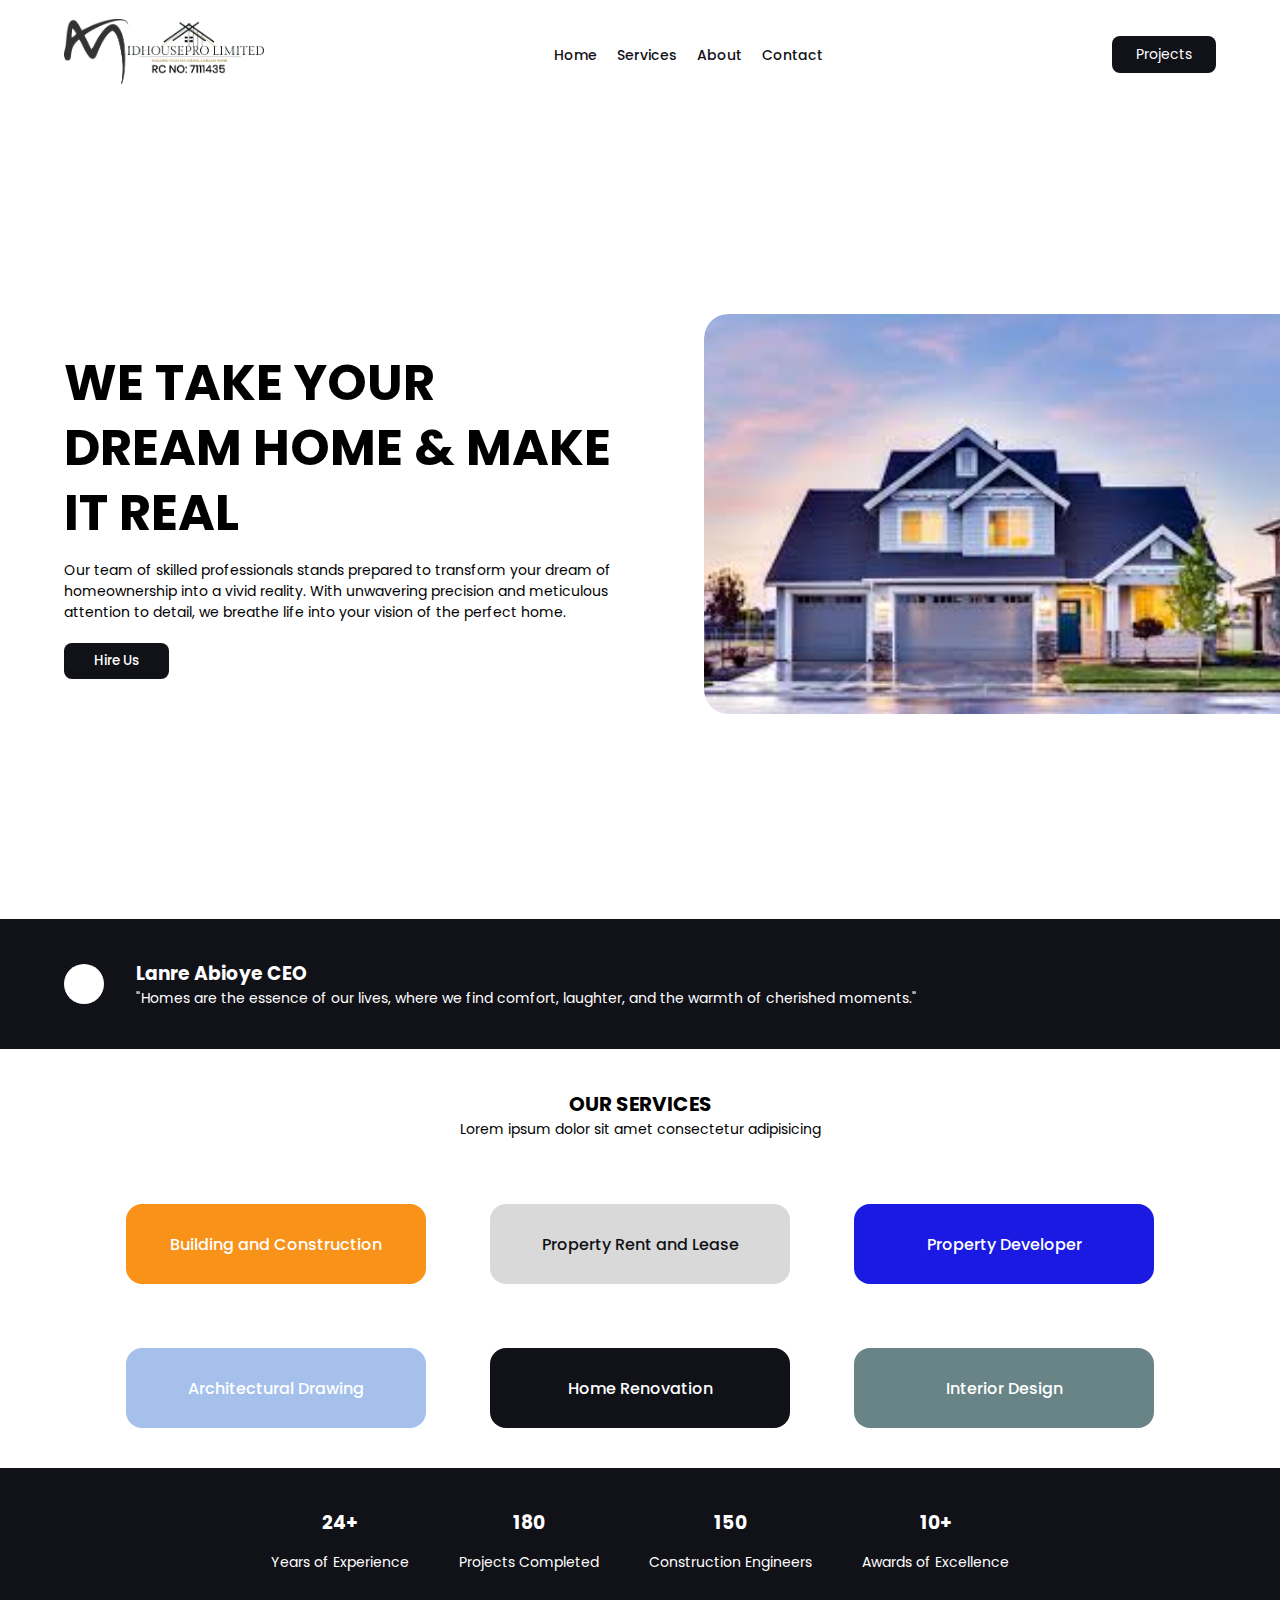
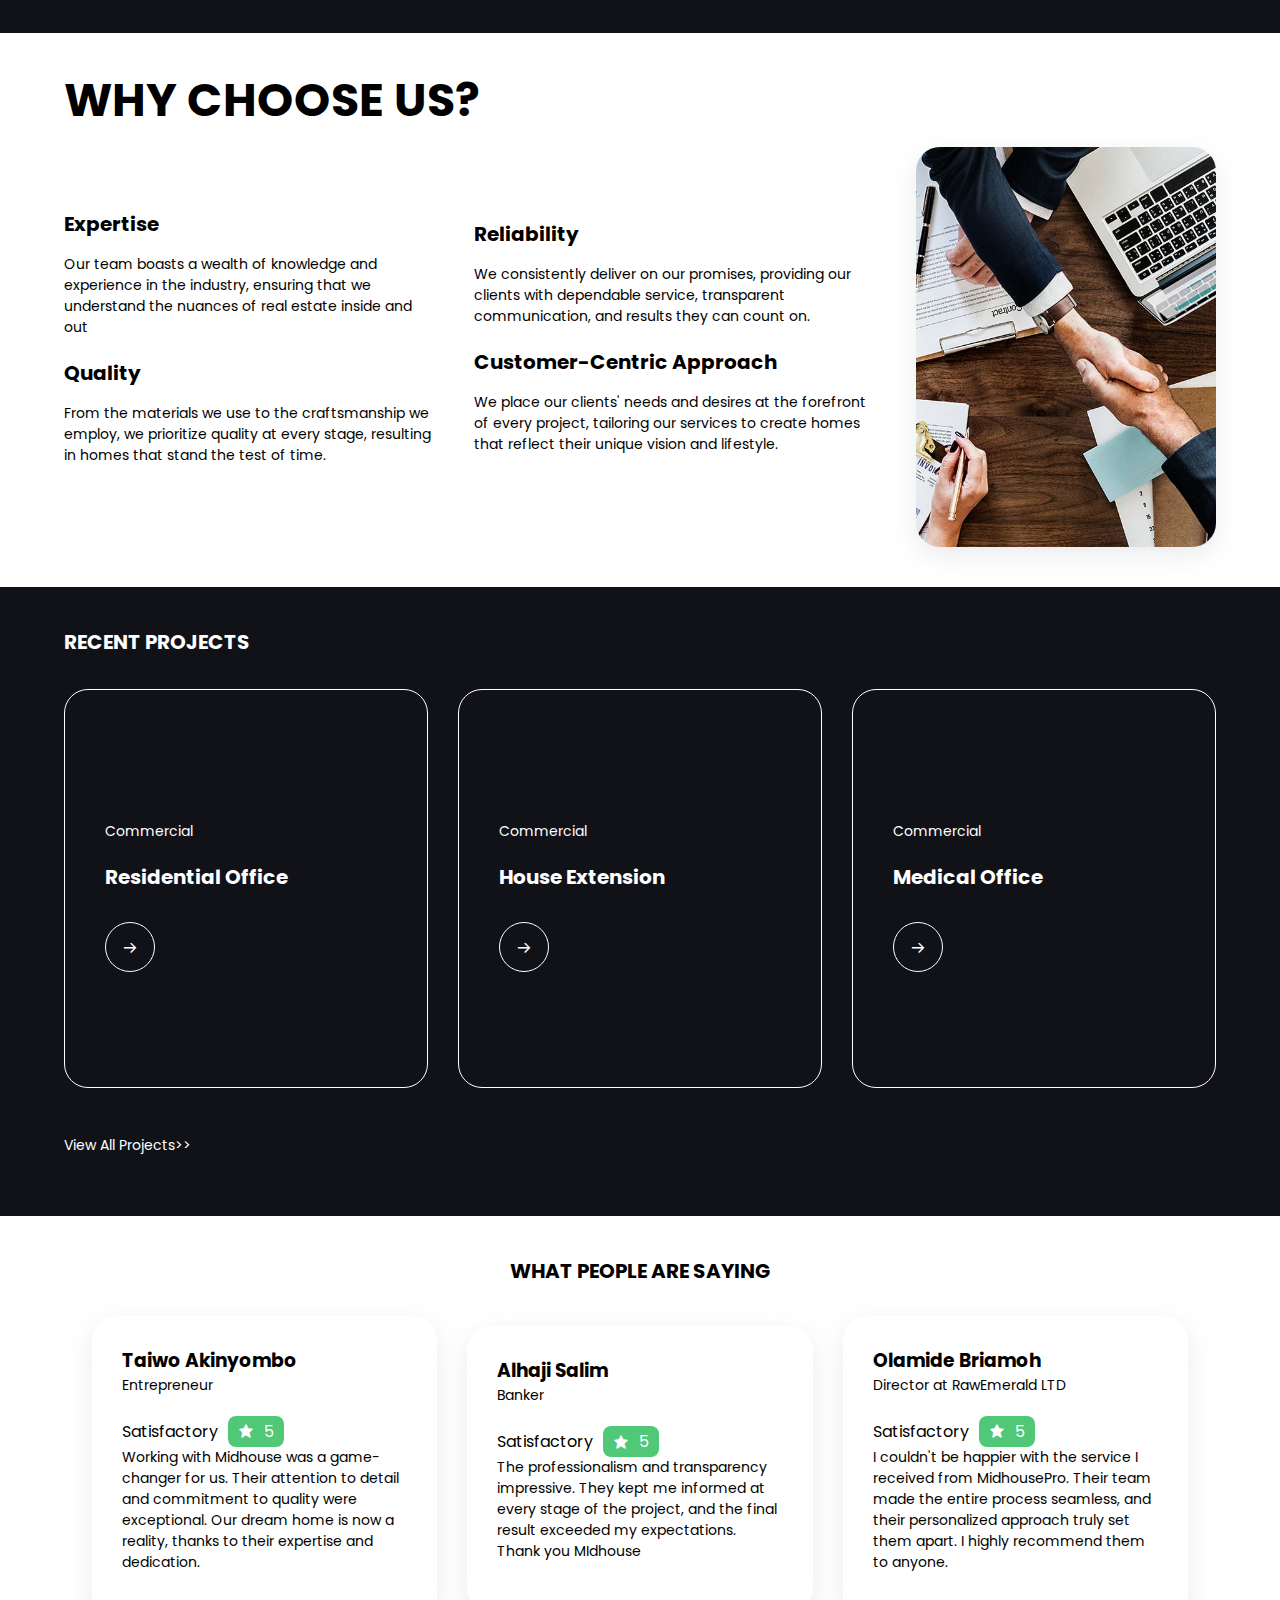
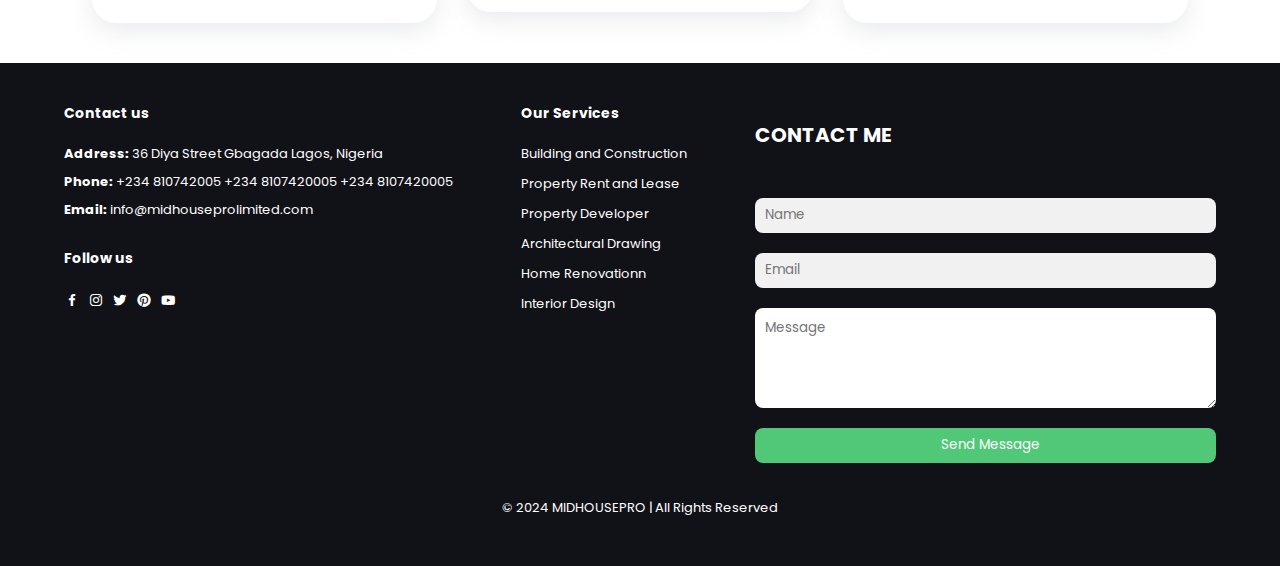
==== commit 85dd685a: "first commit" ====
--- a/index.html
+++ b/index.html
@@ -11,7 +11,7 @@
 
     <!-- Navigation Bar -->
     <div class="navbar">
-        <a href="#"><div class="logo">MIDHOUSEPRO</div></a>
+        <a href="#"><div class="logo"><img src="Logo.png" alt=""></div></a>
             <ul id="menu">
                 <li><a class="active" href="#">Home</a></li>
                 <li><a href="#our-services">Services</a></li>
@@ -250,7 +250,7 @@
                 <h1>CONTACT ME</h1>
                 <input type="text" name="" id="name" placeholder="Name">
                 <input type="email" name="" id="email" placeholder="Email">
-                <textarea placeholder="Message" class="Message"></textarea>
+                <textarea placeholder="Message" class="message"></textarea>
                 <input type="submit" value="Send Message" class="send">
             </form>
         </div>
--- a/style.css
+++ b/style.css
@@ -60,13 +60,13 @@
     background-color: #fff;
     z-index: 1000;
     padding: 1.5% 5%;
-    box-shadow: rgba(149, 157, 165, 0.2) 0px 8px 24px;
 }
 
 .navbar .logo {
-    color: #111118;
-    font-weight: 700;
-    cursor: pointer;
+    width: 200px;
+}
+.navbar img {
+    width: 100%;
 }
 
 .navbar #menu {
